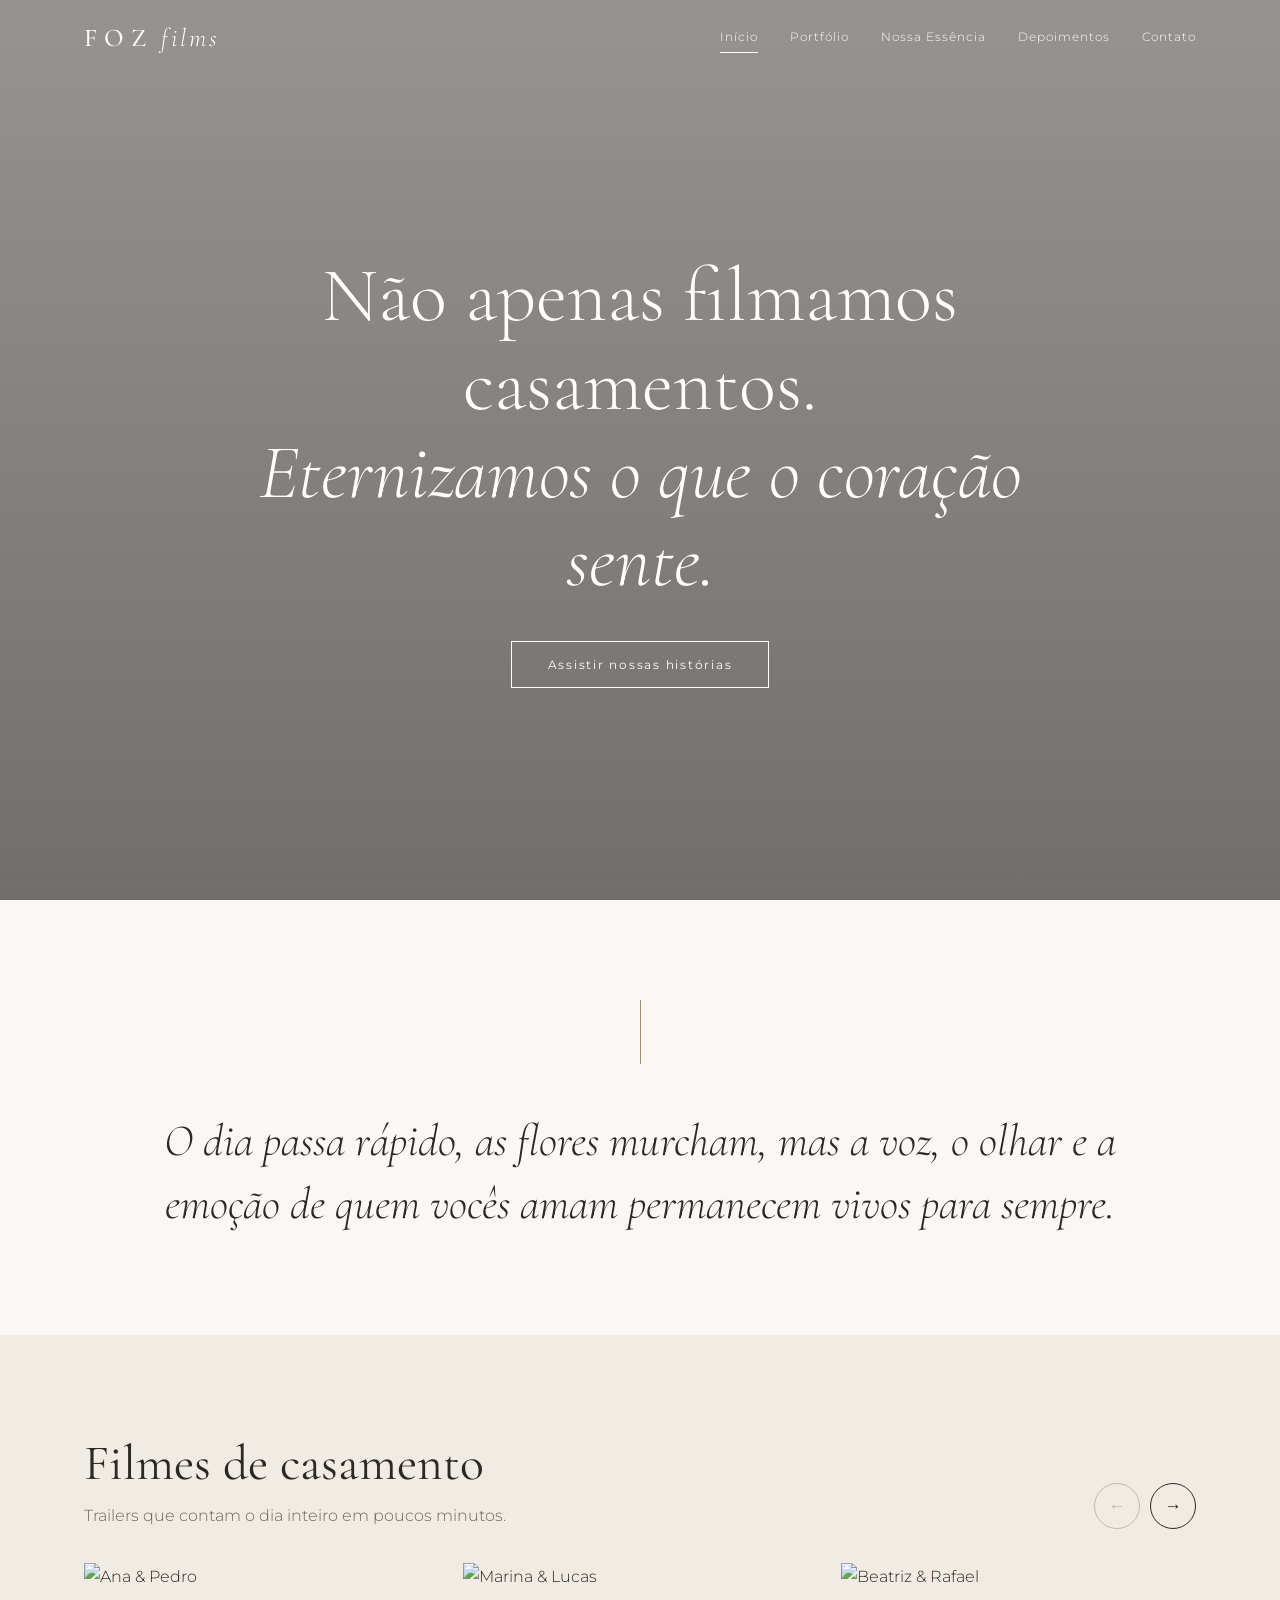
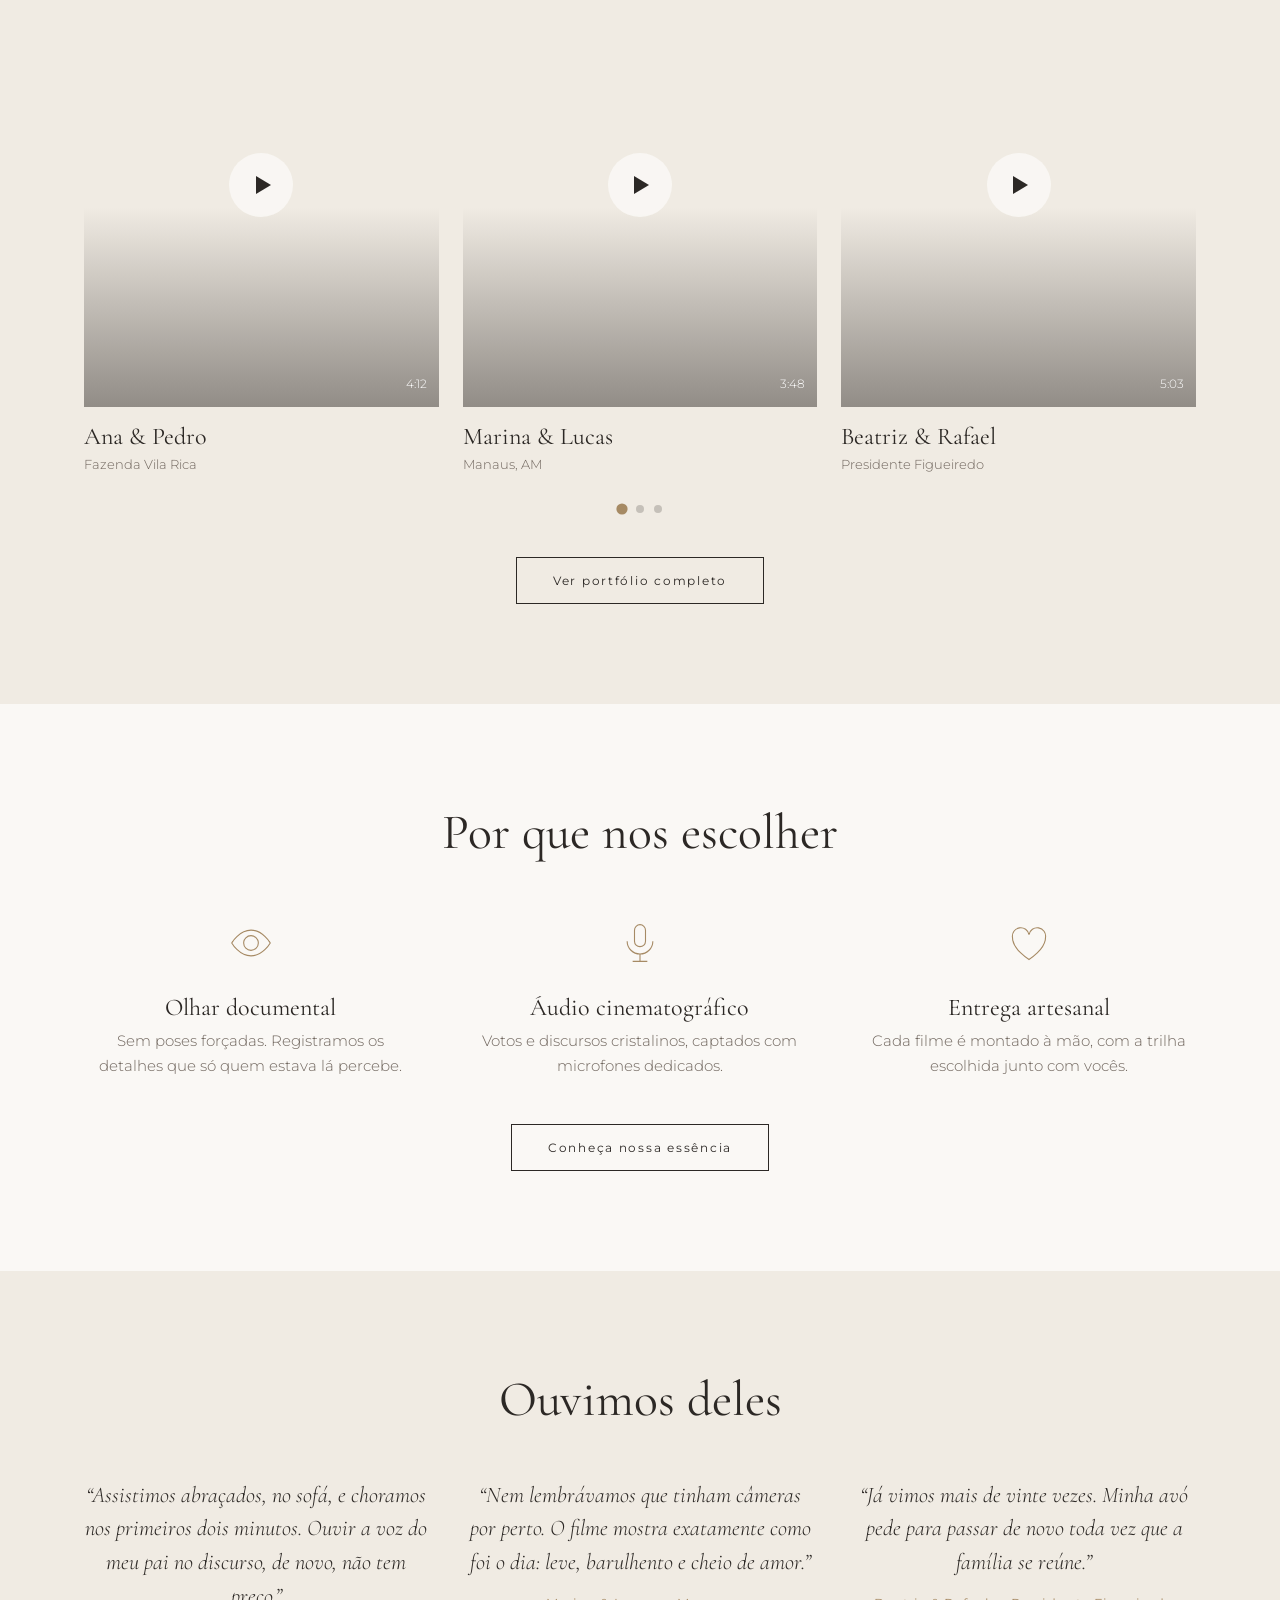
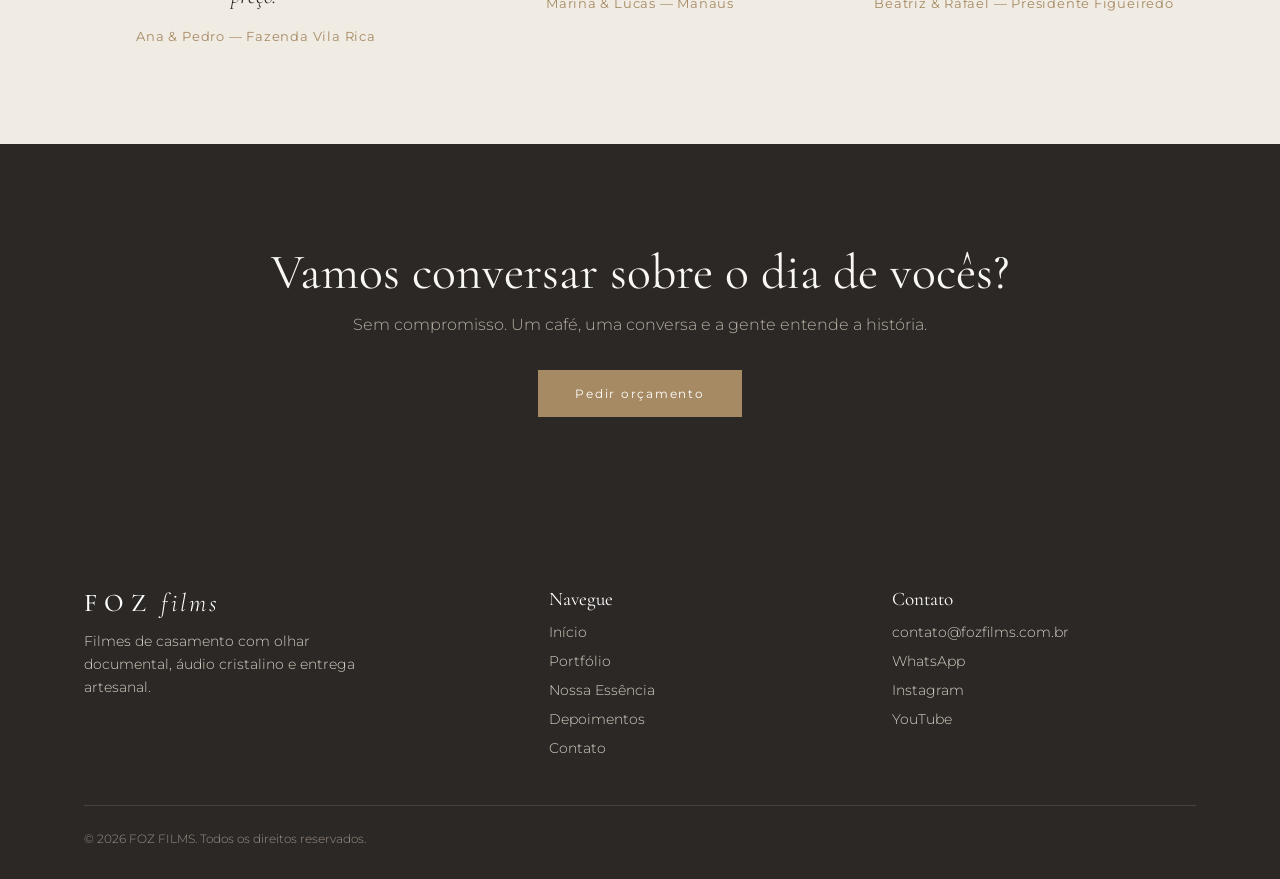
==== index.html @ d7445baf "a Dream begins" ====
<!DOCTYPE html><html lang="pt-BR"><head><meta charset="utf-8"><meta name="viewport" content="width=device-width,initial-scale=1"><title>Filmes de casamento — FOZ FILMS</title><meta name="description" content="Filmes de casamento cinematográficos com olhar documental.">
<link href="https://fonts.googleapis.com/css2?family=Cormorant+Garamond:ital,wght@0,300;0,400;0,500;1,300&family=Montserrat:wght@300;400;500&display=swap" rel="stylesheet"><link rel="stylesheet" href="css/style.css"></head><body data-page="index"><header id="top"></header>
<section class="hero"><div class="bg" style="background-image:url('https://images.unsplash.com/photo-1519741497674-611481863552?auto=format&fit=crop&w=2000&q=80')"></div>
<!-- Vídeo de fundo: <video autoplay muted loop playsinline><source src="assets/hero.mp4" type="video/mp4"></video> -->
<div class="in"><h1>Não apenas filmamos casamentos. <em>Eternizamos o que o coração sente.</em></h1><a class="btn" href="portfolio.html">Assistir nossas histórias</a></div></section>
<section class="sec"><div class="wrap fx"><div class="rule"></div><p class="quote center">O dia passa rápido, as flores murcham, mas a voz, o olhar e a emoção de quem vocês amam permanecem vivos para sempre.</p></div></section>
<section class="sec alt"><div class="wrap"><div class="head fx"><div><h2>Filmes de casamento</h2><p class="lead">Trailers que contam o dia inteiro em poucos minutos.</p></div><div class="arrows"><button id="prev" aria-label="Anterior">←</button><button id="next" aria-label="Próximo">→</button></div></div><div class="track" id="car"></div><div class="dots" id="cdots"></div><p class="center" style="margin-top:44px"><a class="btn" href="portfolio.html">Ver portfólio completo</a></p></div></section>
<section class="sec"><div class="wrap center"><h2 class="fx">Por que nos escolher</h2><div class="cols">
<div class="col fx"><span data-icon="eye"></span><h3>Olhar documental</h3><p>Sem poses forçadas. Registramos os detalhes que só quem estava lá percebe.</p></div>
<div class="col fx"><span data-icon="mic"></span><h3>Áudio cinematográfico</h3><p>Votos e discursos cristalinos, captados com microfones dedicados.</p></div>
<div class="col fx"><span data-icon="heart"></span><h3>Entrega artesanal</h3><p>Cada filme é montado à mão, com a trilha escolhida junto com vocês.</p></div></div><p style="margin-top:44px"><a class="btn" href="essencia.html">Conheça nossa essência</a></p></div></section>
<section class="sec alt"><div class="wrap center"><h2 class="fx">Ouvimos deles</h2><div class="tgrid" id="tg" data-n="3" style="margin-top:50px"></div></div></section>
<section class="band"><h2>Vamos conversar sobre o dia de vocês?</h2><p>Sem compromisso. Um café, uma conversa e a gente entende a história.</p><a class="btn solid" href="contato.html">Pedir orçamento</a></section>
<footer id="foot"></footer><script src="js/data.js"></script><script src="js/main.js"></script></body></html>
---- css/style.css ----
:root{--cream:#FAF8F5;--sand:#F0EBE3;--ink:#2C2825;--accent:#A68A64;--muted:#6f655d;--serif:'Cormorant Garamond',Georgia,serif;--sans:'Montserrat',system-ui,sans-serif}
*{box-sizing:border-box;margin:0;padding:0}html{scroll-behavior:smooth;scroll-padding-top:72px}
body{background:var(--cream);color:var(--ink);font:300 1rem/1.7 var(--sans);-webkit-font-smoothing:antialiased}
img{display:block;max-width:100%}a{color:inherit;text-decoration:none}
h1,h2,h3{font-family:var(--serif);font-weight:400;line-height:1.15}h2{font-size:clamp(2rem,4.5vw,3.1rem);margin-bottom:.6rem}h3{font-size:1.5rem}
:focus-visible{outline:2px solid var(--accent);outline-offset:3px}
.wrap{max-width:1160px;margin:0 auto;padding:0 24px}.sec{padding:100px 0}.alt{background:var(--sand)}.center{text-align:center}
.lead{color:var(--muted);max-width:54ch}.center .lead{margin:0 auto}
.btn{display:inline-block;border:1px solid currentColor;padding:15px 36px;font:400 .78rem var(--sans);letter-spacing:.14em;cursor:pointer;background:transparent;color:inherit;transition:.35s}
.btn.solid{background:var(--accent);border-color:var(--accent);color:#fff}.btn.solid:hover{background:var(--ink);border-color:var(--ink)}
#top{position:fixed;inset:0 0 auto;z-index:50;padding:22px 0;color:#fff;transition:.4s}
#top.solid{background:rgba(250,248,245,.95);backdrop-filter:blur(10px);box-shadow:0 1px 0 rgba(44,40,37,.08);color:var(--ink);padding:14px 0}
#top .wrap{display:flex;align-items:center;justify-content:space-between}
.logo{font:500 1.6rem var(--serif);letter-spacing:.28em}.logo i{font-weight:300;letter-spacing:.12em;margin-left:.3em}
.links{display:flex;gap:32px;font-size:.78rem;letter-spacing:.08em}
.links a{padding:4px 0;border-bottom:1px solid transparent;transition:.3s}.links a:hover,.links a.on{border-color:currentColor}
.burger{display:none;background:none;border:0;color:inherit;cursor:pointer;width:32px;height:24px;position:relative;z-index:60}
.burger::before,.burger::after,.burger i{content:"";position:absolute;left:4px;right:4px;height:1.5px;background:currentColor}
.burger::before{top:5px}.burger i{top:11px}.burger::after{top:17px}
@media(max-width:900px){.burger{display:block}.links{position:fixed;inset:0 0 auto;flex-direction:column;align-items:center;gap:22px;background:var(--cream);color:var(--ink);padding:90px 0 34px;transform:translateY(-100%);transition:transform .4s;font-size:.95rem}.links.open{transform:none}}
.hero{position:relative;min-height:100svh;display:grid;place-items:center;text-align:center;color:#fff;padding:120px 24px 80px;overflow:hidden}
.hero .bg{position:absolute;inset:0;background:center/cover;animation:zoom 22s ease-out forwards}.hero video{position:absolute;inset:0;width:100%;height:100%;object-fit:cover}
.hero::after{content:"";position:absolute;inset:0;background:linear-gradient(rgba(30,25,22,.45),rgba(30,25,22,.62))}
.hero .in{position:relative;z-index:2;max-width:860px}.hero h1{font-size:clamp(2.4rem,6.2vw,4.8rem);font-weight:300;margin-bottom:2.2rem;animation:rise 1.4s .2s both}.hero h1 em{display:block}
.hero .btn{animation:rise 1.2s .9s both}.hero .btn:hover{background:#fff;color:var(--ink)}
@keyframes zoom{from{transform:scale(1.07)}}@keyframes rise{from{opacity:0;transform:translateY(24px)}}@keyframes fade{from{opacity:0}}
.phead{padding:170px 0 70px;background:var(--sand)}
.quote{font:italic 300 clamp(1.7rem,3.8vw,2.8rem)/1.4 var(--serif);max-width:24em;margin:0 auto}
.rule{width:1px;height:64px;background:var(--accent);margin:0 auto 46px}
.head{display:flex;justify-content:space-between;align-items:flex-end;gap:20px;flex-wrap:wrap;margin-bottom:34px}
.arrows{display:flex;gap:10px}.arrows button{width:46px;height:46px;border-radius:50%;border:1px solid var(--ink);background:none;color:var(--ink);cursor:pointer;font-size:1.1rem;transition:.3s}
.arrows button:hover:not(:disabled){background:var(--ink);color:var(--cream)}.arrows button:disabled{opacity:.25;cursor:default}
.track{display:flex;gap:24px;overflow-x:auto;scroll-snap-type:x mandatory;scrollbar-width:none}.track::-webkit-scrollbar{display:none}
.track .card{flex:0 0 calc((100% - 48px)/3);scroll-snap-align:start}
.grid{display:grid;grid-template-columns:repeat(3,1fr);gap:40px 24px}
@media(max-width:900px){.track .card{flex-basis:calc((100% - 24px)/2)}.grid{grid-template-columns:repeat(2,1fr)}}
@media(max-width:560px){.track .card{flex-basis:86%}.grid{grid-template-columns:1fr}}
.card{cursor:pointer;background:none;border:0;text-align:left;color:inherit;font:inherit}
.thumb{position:relative;aspect-ratio:4/5;overflow:hidden;background:var(--sand)}.thumb img{width:100%;height:100%;object-fit:cover;transition:transform 1.2s}.card:hover img{transform:scale(1.06)}
.thumb::after{content:"";position:absolute;inset:0;background:linear-gradient(transparent 55%,rgba(30,25,22,.45))}
.play{position:absolute;z-index:2;top:50%;left:50%;width:64px;height:64px;margin:-32px 0 0 -32px;border-radius:50%;background:rgba(250,248,245,.92);display:grid;place-items:center;transition:.35s}
.play::before{content:"";border-left:15px solid var(--ink);border-block:9px solid transparent;margin-left:4px}.card:hover .play{background:var(--accent);transform:scale(1.08)}.card:hover .play::before{border-left-color:#fff}
.dur{position:absolute;z-index:2;right:12px;bottom:12px;color:#fff;font-size:.75rem}.card h3{margin-top:16px}.card small{color:var(--muted);font-size:.82rem}
.dots{display:flex;justify-content:center;gap:10px;margin-top:28px}.dots button{width:8px;height:8px;border-radius:50%;border:0;background:rgba(44,40,37,.22);cursor:pointer;padding:0}.dots .on{background:var(--accent);transform:scale(1.4)}
.tabs{display:flex;gap:10px;margin-bottom:44px;flex-wrap:wrap}.tabs button{border:1px solid rgba(44,40,37,.3);background:none;padding:10px 24px;font:400 .8rem var(--sans);letter-spacing:.08em;cursor:pointer;transition:.3s;color:var(--ink)}.tabs .on{background:var(--ink);color:var(--cream);border-color:var(--ink)}
.cols{display:grid;grid-template-columns:repeat(3,1fr);gap:56px;margin-top:60px}.col{text-align:center}.col svg{width:44px;height:44px;stroke:var(--accent);fill:none;stroke-width:1.2;margin-bottom:20px}.col p{color:var(--muted);font-size:.93rem;max-width:34ch;margin:8px auto 0}
@media(max-width:800px){.cols{grid-template-columns:1fr;gap:44px}}
.split{display:grid;grid-template-columns:1fr 1fr;gap:80px;align-items:center}.split img{width:100%;aspect-ratio:4/5;object-fit:cover}.split p+p{margin-top:1rem;color:var(--muted)}
@media(max-width:900px){.split{grid-template-columns:1fr;gap:40px}}
.steps{display:grid;grid-template-columns:repeat(4,1fr);gap:30px;margin-top:56px;counter-reset:s}.steps div{counter-increment:s;border-top:1px solid var(--accent);padding-top:18px}
.steps div::before{content:counter(s);font:italic 2.2rem var(--serif);color:var(--accent)}.steps p{color:var(--muted);font-size:.9rem;margin-top:6px}
@media(max-width:900px){.steps{grid-template-columns:repeat(2,1fr)}}@media(max-width:560px){.steps{grid-template-columns:1fr}}
details{border-bottom:1px solid rgba(44,40,37,.18);padding:20px 0;max-width:820px;margin:0 auto}summary{font:400 1.5rem var(--serif);cursor:pointer;list-style:none;display:flex;justify-content:space-between}summary::after{content:"+";color:var(--accent)}details[open] summary::after{content:"–"}details p{margin-top:12px;color:var(--muted)}
.tgrid{display:grid;grid-template-columns:repeat(3,1fr);gap:50px 40px}@media(max-width:900px){.tgrid{grid-template-columns:1fr}}
.t blockquote{font:italic 300 1.4rem/1.5 var(--serif)}.t cite{display:block;margin-top:16px;font:400 .82rem var(--sans);font-style:normal;letter-spacing:.06em;color:var(--accent)}
.band{background:var(--ink);color:var(--cream);text-align:center;padding:100px 24px}.band p{color:#b9afa4;margin:0 auto 32px}
.contact{display:grid;grid-template-columns:1fr 1.1fr;gap:80px;align-items:start}@media(max-width:900px){.contact{grid-template-columns:1fr;gap:48px}}
.info{margin:26px 0 32px;display:grid;gap:6px}.info a{border-bottom:1px solid var(--accent);justify-self:start}
form{display:grid;gap:22px}.row{display:grid;grid-template-columns:1fr 1fr;gap:22px}@media(max-width:560px){.row{grid-template-columns:1fr}}
label{display:grid;gap:4px;font-size:.78rem;letter-spacing:.06em;color:var(--muted)}
input,textarea,select{font:300 1rem var(--sans);color:var(--ink);background:transparent;border:0;border-bottom:1px solid rgba(44,40,37,.3);padding:8px 0;border-radius:0}input:focus,textarea:focus,select:focus{outline:0;border-color:var(--accent)}textarea{min-height:110px;resize:vertical}
form .btn{justify-self:start}.ok{display:none;padding:18px 22px;border-left:2px solid var(--accent);background:var(--sand);font:1.25rem var(--serif)}.ok.show{display:block;animation:fade .6s}
#foot{background:var(--ink);color:#d9d1c7;padding:70px 0 30px;font-size:.85rem}#foot .logo{color:#fff}
.fg{display:grid;grid-template-columns:1.4fr 1fr 1fr;gap:40px}@media(max-width:800px){.fg{grid-template-columns:1fr}}
#foot h4{font:400 1.2rem var(--serif);color:#fff;margin-bottom:10px}#foot ul{list-style:none;display:grid;gap:6px}#foot a:hover{color:#fff}
.copy{margin-top:44px;padding-top:22px;border-top:1px solid rgba(255,255,255,.12);color:#9c9288;font-size:.78rem}
.modal{position:fixed;inset:0;z-index:100;background:rgba(25,21,19,.88);display:none;align-items:center;justify-content:center;padding:24px}.modal.open{display:flex;animation:fade .3s}
.modal .box{width:min(960px,100%);aspect-ratio:16/9;background:#000;position:relative}.modal iframe{width:100%;height:100%;border:0}
.modal .x{position:absolute;top:-44px;right:0;background:none;border:0;color:#fff;font-size:2rem;cursor:pointer}
.fx{opacity:0;transform:translateY(22px);transition:opacity 1s,transform 1s}.fx.in{opacity:1;transform:none}
@media(prefers-reduced-motion:reduce){.fx{opacity:1;transform:none}.hero .bg,.hero h1,.hero .btn{animation:none}html{scroll-behavior:auto}}
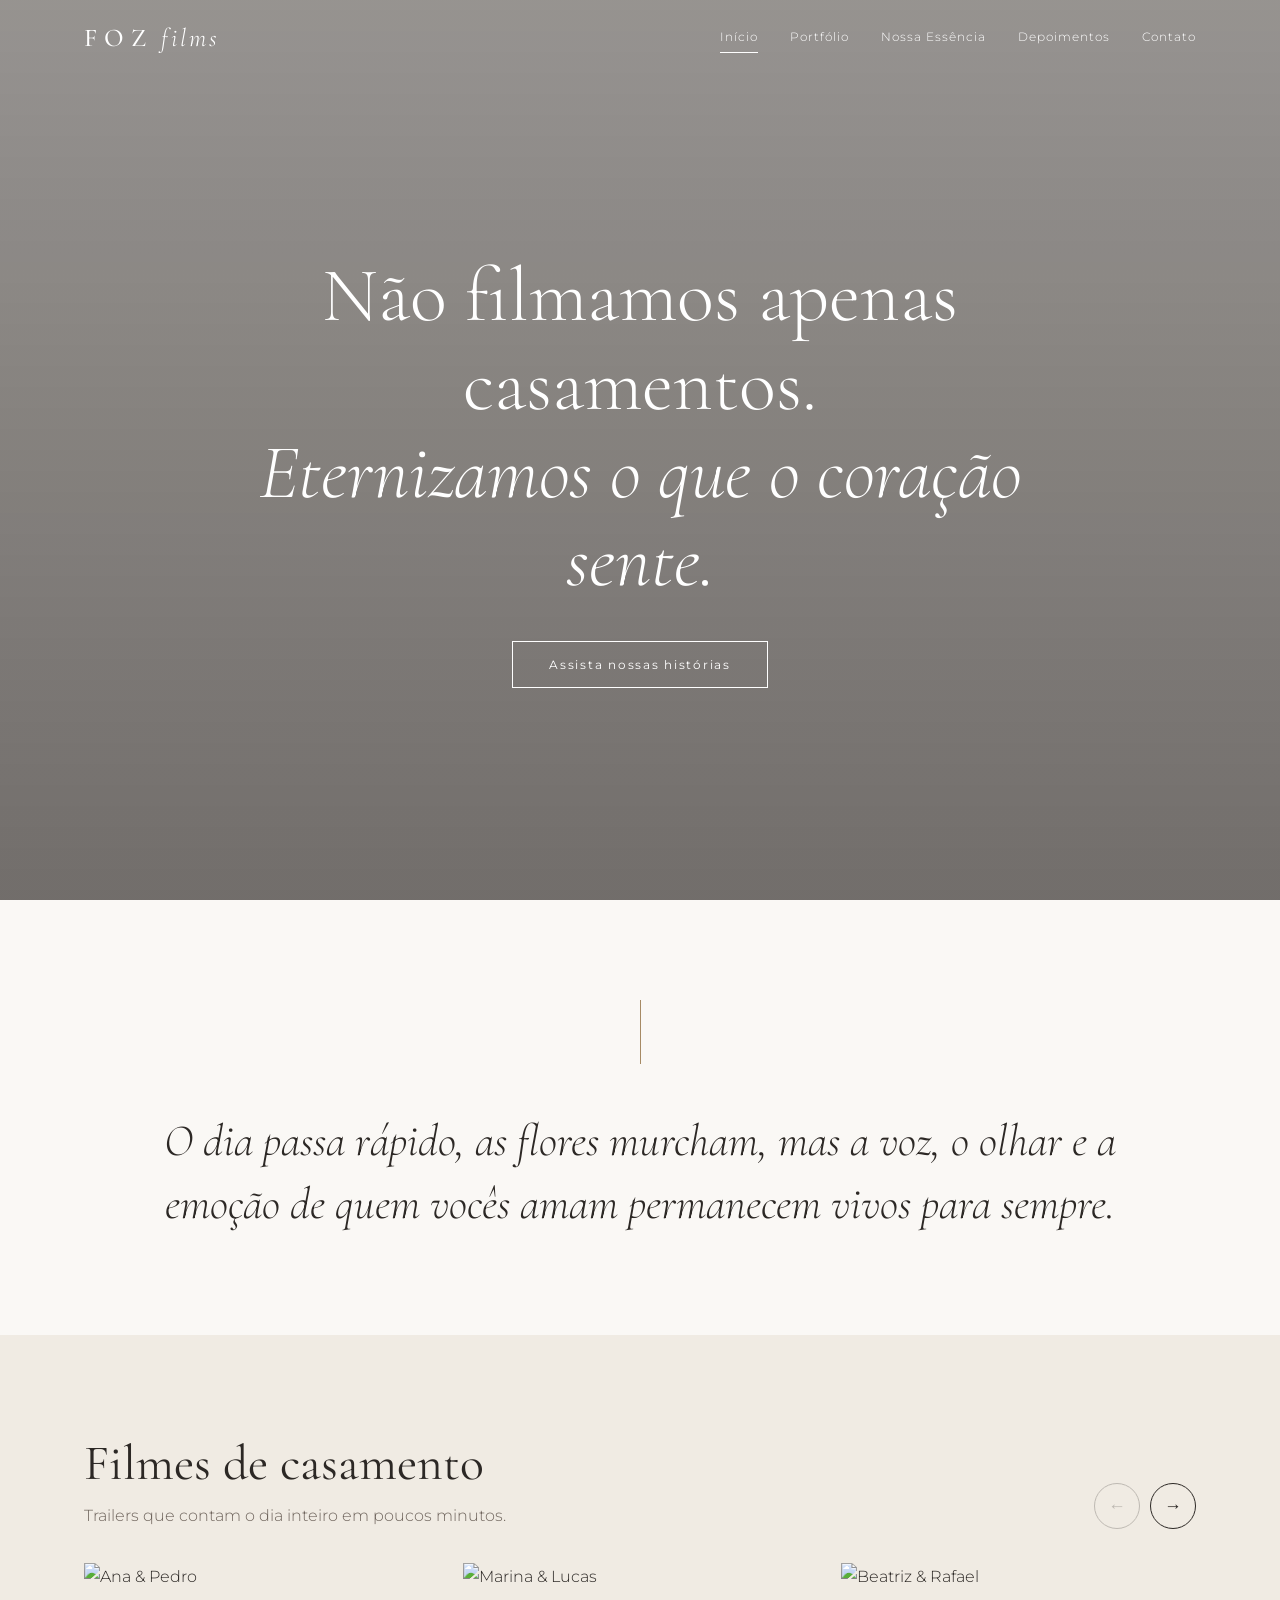
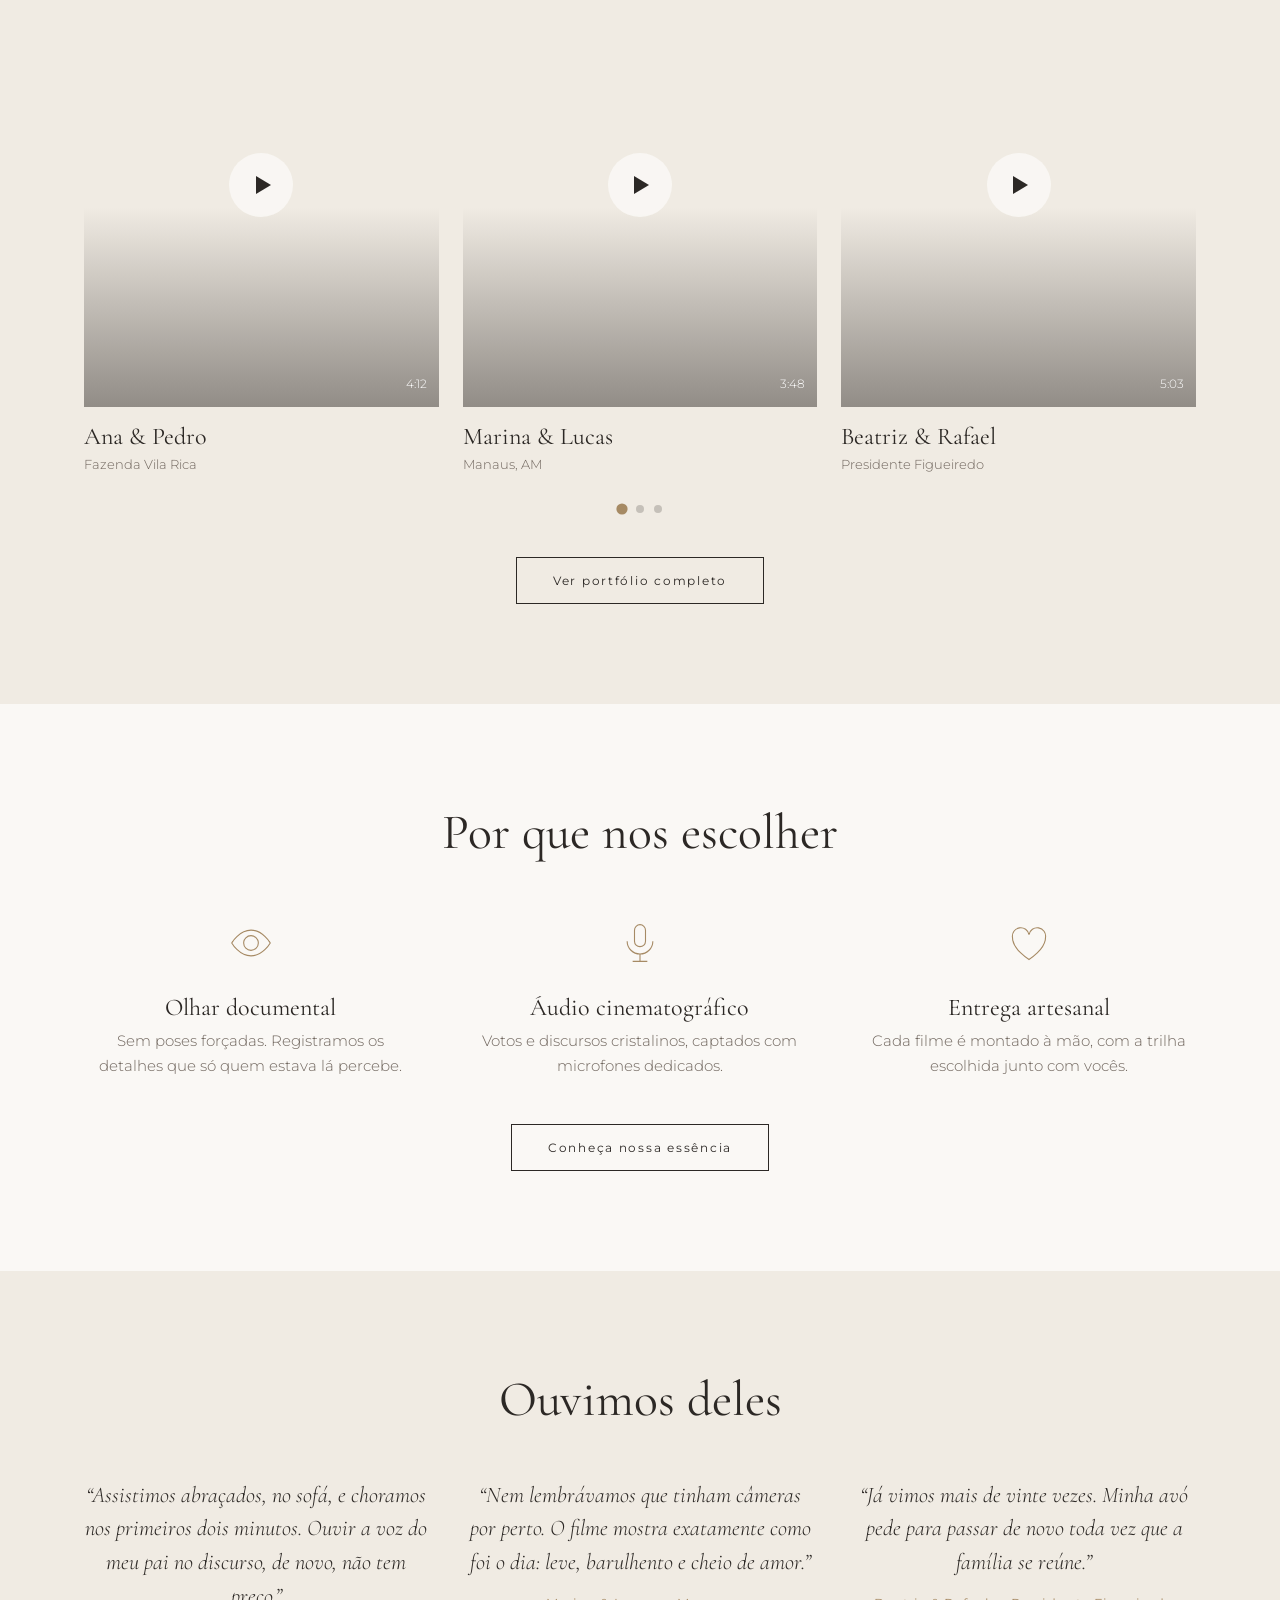
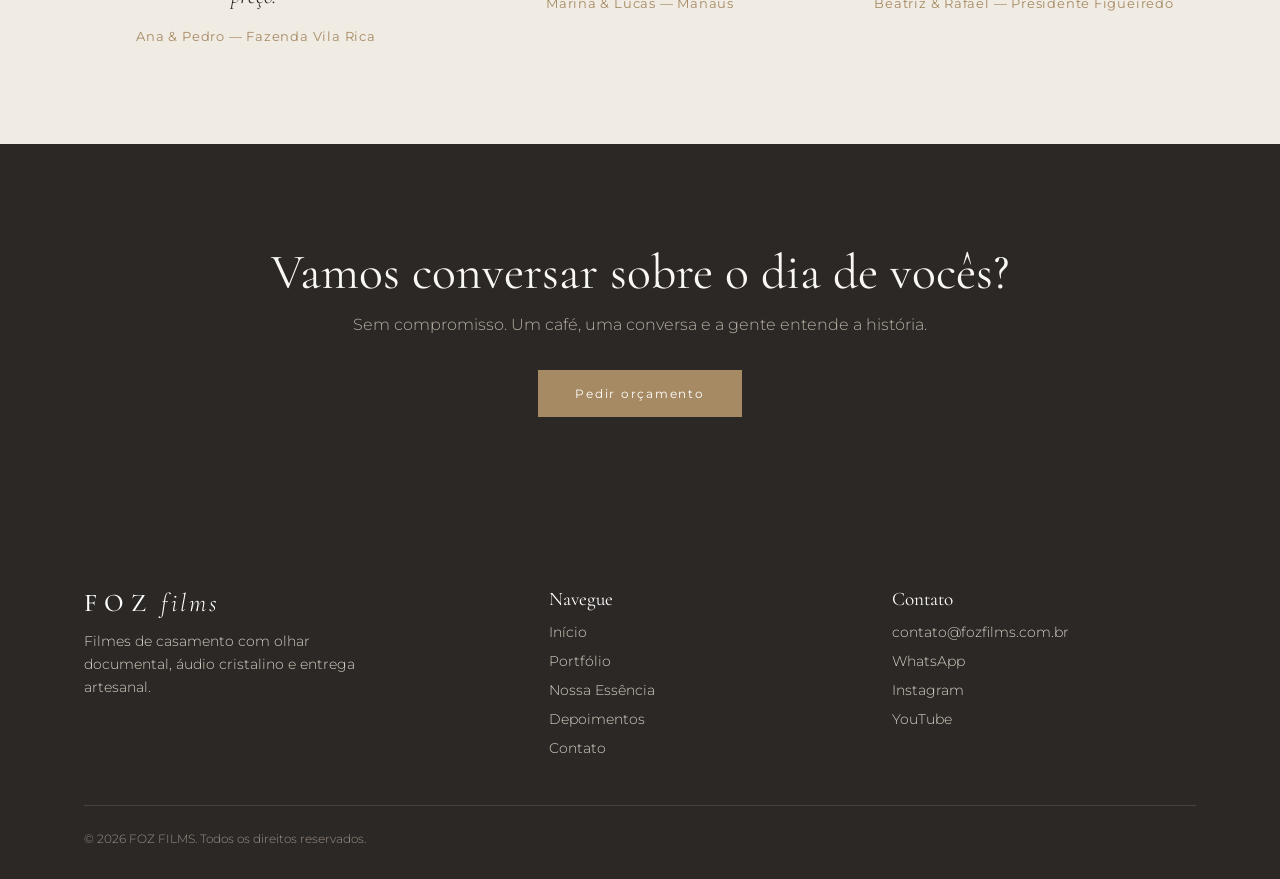
==== commit dd773868: "alterei um texto" ====
--- a/index.html
+++ b/index.html
@@ -2,7 +2,7 @@
 <link href="https://fonts.googleapis.com/css2?family=Cormorant+Garamond:ital,wght@0,300;0,400;0,500;1,300&family=Montserrat:wght@300;400;500&display=swap" rel="stylesheet"><link rel="stylesheet" href="css/style.css"></head><body data-page="index"><header id="top"></header>
 <section class="hero"><div class="bg" style="background-image:url('https://images.unsplash.com/photo-1519741497674-611481863552?auto=format&fit=crop&w=2000&q=80')"></div>
 <!-- Vídeo de fundo: <video autoplay muted loop playsinline><source src="assets/hero.mp4" type="video/mp4"></video> -->
-<div class="in"><h1>Não apenas filmamos casamentos. <em>Eternizamos o que o coração sente.</em></h1><a class="btn" href="portfolio.html">Assistir nossas histórias</a></div></section>
+<div class="in"><h1>Não filmamos apenas casamentos. <em>Eternizamos o que o coração sente.</em></h1><a class="btn" href="portfolio.html">Assista nossas histórias</a></div></section>
 <section class="sec"><div class="wrap fx"><div class="rule"></div><p class="quote center">O dia passa rápido, as flores murcham, mas a voz, o olhar e a emoção de quem vocês amam permanecem vivos para sempre.</p></div></section>
 <section class="sec alt"><div class="wrap"><div class="head fx"><div><h2>Filmes de casamento</h2><p class="lead">Trailers que contam o dia inteiro em poucos minutos.</p></div><div class="arrows"><button id="prev" aria-label="Anterior">←</button><button id="next" aria-label="Próximo">→</button></div></div><div class="track" id="car"></div><div class="dots" id="cdots"></div><p class="center" style="margin-top:44px"><a class="btn" href="portfolio.html">Ver portfólio completo</a></p></div></section>
 <section class="sec"><div class="wrap center"><h2 class="fx">Por que nos escolher</h2><div class="cols">
@@ -11,4 +11,4 @@
 <div class="col fx"><span data-icon="heart"></span><h3>Entrega artesanal</h3><p>Cada filme é montado à mão, com a trilha escolhida junto com vocês.</p></div></div><p style="margin-top:44px"><a class="btn" href="essencia.html">Conheça nossa essência</a></p></div></section>
 <section class="sec alt"><div class="wrap center"><h2 class="fx">Ouvimos deles</h2><div class="tgrid" id="tg" data-n="3" style="margin-top:50px"></div></div></section>
 <section class="band"><h2>Vamos conversar sobre o dia de vocês?</h2><p>Sem compromisso. Um café, uma conversa e a gente entende a história.</p><a class="btn solid" href="contato.html">Pedir orçamento</a></section>
-<footer id="foot"></footer><script src="js/data.js"></script><script src="js/main.js"></script></body></html>
+<footer id="foot"></footer><script src="js/data.js"></script><script src="js/main.js"></script></body></html>
